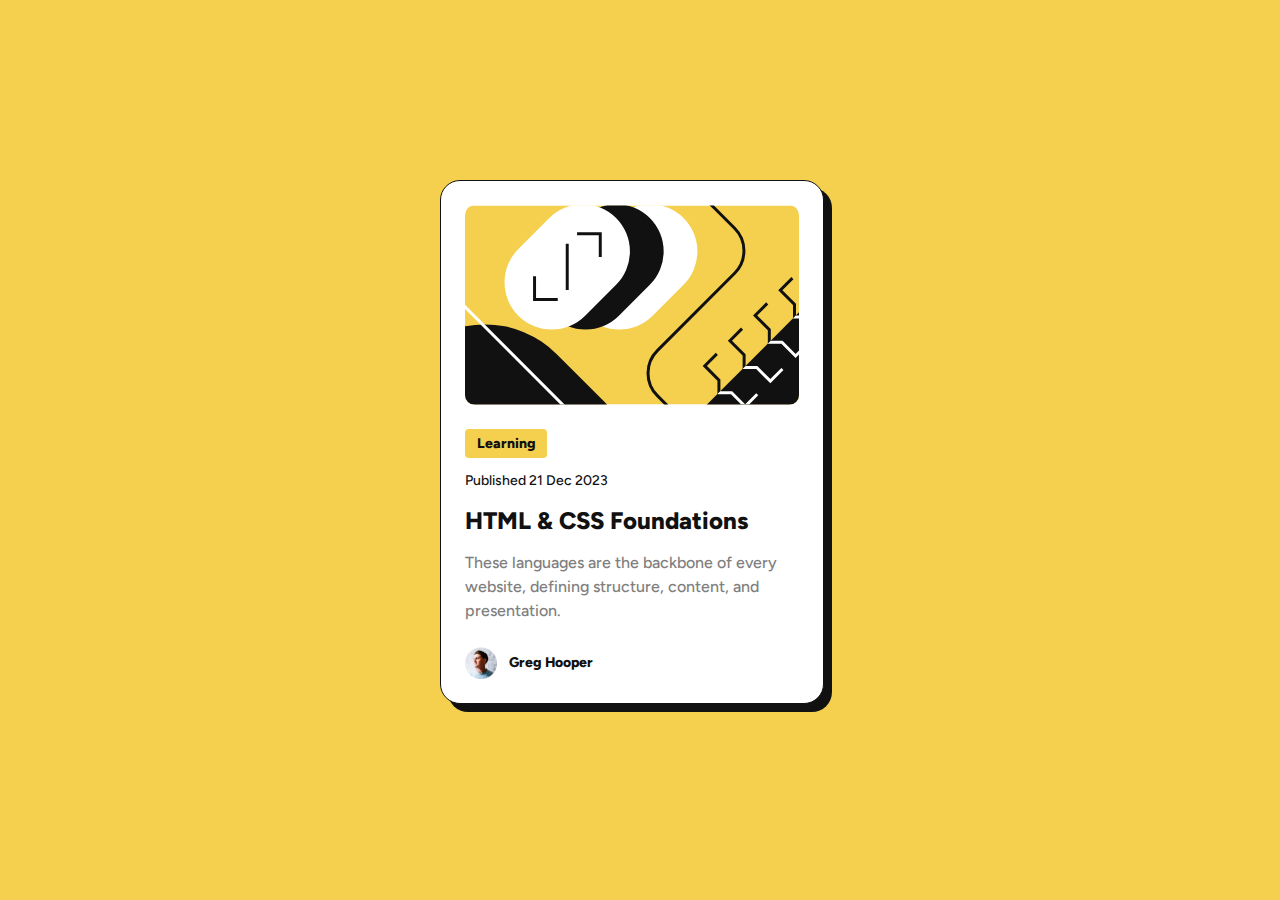
==== blog/blog-preview-card-main/index.html @ ab2e9e28 "Added the second project" ====
<!DOCTYPE html>
<html lang="en">

<head>
  <meta charset="UTF-8">
  <meta name="viewport" content="width=device-width, initial-scale=1.0">
  <!-- displays site properly based on user's device -->

  <link rel="icon" type="image/png" sizes="32x32" href="./assets/images/favicon-32x32.png">
  <link rel="preconnect" href="https://fonts.googleapis.com">
  <link rel="preconnect" href="https://fonts.gstatic.com" crossorigin>
  <link href="https://fonts.googleapis.com/css2?family=Figtree:ital,wght@0,300..900;1,300..900&display=swap"
    rel="stylesheet">
  <link rel="stylesheet" href="./style.css">
  <title>Blog preview card</title>
</head>

<body>

  <div class="shadow">
    <main>
      <figure class="blog">
        <img class="blog__image" src="./assets/images/illustration-article.svg" alt="">
        <figcaption class="blog__content">
          <span class="blog__tag">Learning</span>
          <time class="blog__publish">Published 21 Dec 2023</time>
          <header class="blog__title">
            <p>HTML & CSS Foundations</p>
          </header>
          <p class="blog__info">These languages are the backbone of every website, defining structure, content, and
            presentation.</p>
        </figcaption>
        <footer class="blog__author">
          <img src="./assets/images/image-avatar.webp" alt="">
          <p>Greg Hooper</p>
        </footer>
      </figure>
    </main>
  </div>
</body>

</html>
---- blog/blog-preview-card-main/style.css ----
:root {
    --background: #F4D04E;
    --black: #111;
    --grey: #7F7F7F;
}

/* This is the universal box sizing element */
html {
    box-sizing: border-box;
}

*,
*:before,
*:after {
    box-sizing: inherit;
}

/* Generic reset for many elements */
h1,
h2,
h3,
h4,
h5,
h6,
p,
ul,
ol,
li,
figure,
body {
    margin: 0;
    padding: 0;
}


body {
    display: grid;
    place-items: center;
    height: 100vh;
    width: 100%;
    background-color: var(--background);
    font-family: "Figtree";
    font-style: normal;

}

.shadow {
    background-color: #111;
    border-radius: 20px;
}

.blog {
    display: flex;
    width: 328px;
    padding: 24px;
    flex-direction: column;
    gap: 24px;
    border-radius: 20px;
    border: 1px solid var(--black, #111);
    background: #fff;
    transform: translate(-8px, -8px);
    transition: all 0.3s;
}

.blog:hover {
    transform: translate(-16px, -16px);
}

.blog:active {
    transform: translate(-8px, -8px);
}


.blog__image {
    border-radius: 10px;
}

figcaption {
    display: flex;
    flex-direction: column;
    gap: 12px;
}

.blog__tag {
    width: 73px;
    height: 26px;
    padding: 4px 12px;
    border-radius: 4px;
    background: var(--background, #F4D04E);
    color: var(--black, #111);
    font-size: 12px;
    font-weight: 800;
    line-height: 150%;
}

.blog__publish {
    color: var(--Black, #111);
    font-size: 12px;
    font-weight: 500;
    line-height: 150%;
}

.blog__title {
    color: var(--black, #111);
    font-size: 20px;
    font-weight: 800;
    line-height: 150%;
}

.blog__info {
    color: var(--Grey, #7F7F7F);
    font-size: 14px;
    font-weight: 500;
    line-height: 150%;
}

.blog__author {
    display: flex;
    gap: 12px;
    align-items: center;
}

.blog__author img {
    height: 32px;
}

.blog__author p {
    color: var(--black, #111);
    font-size: 14px;
    font-weight: 800;
    line-height: 150%;
}

@media (min-width:798px) {
    .blog {
        width: 384px;
    }

    figcaption {
        display: flex;
        flex-direction: column;
        gap: 12px;
    }

    .blog__tag {
        width: 82px;
        height: 29px;
        font-size: 14px;
    }

    .blog__publish {
        color: var(--black, #111);
        font-size: 14px;
        font-weight: 500;
        line-height: 150%;
    }

    .blog__title {
        color: var(--black, #111);
        font-size: 24px;
        font-weight: 800;
        line-height: 150%;
    }

    .blog__info {
        color: var(--grey, #7F7F7F);
        font-size: 16px;
        font-weight: 500;
        line-height: 150%;
    }

    .blog__author {
        display: flex;
        gap: 12px;
        align-items: center;
    }

    .blog__author p {
        color: var(--black, #111);
        font-size: 14px;
        font-weight: 800;
        line-height: 150%;
    }
}
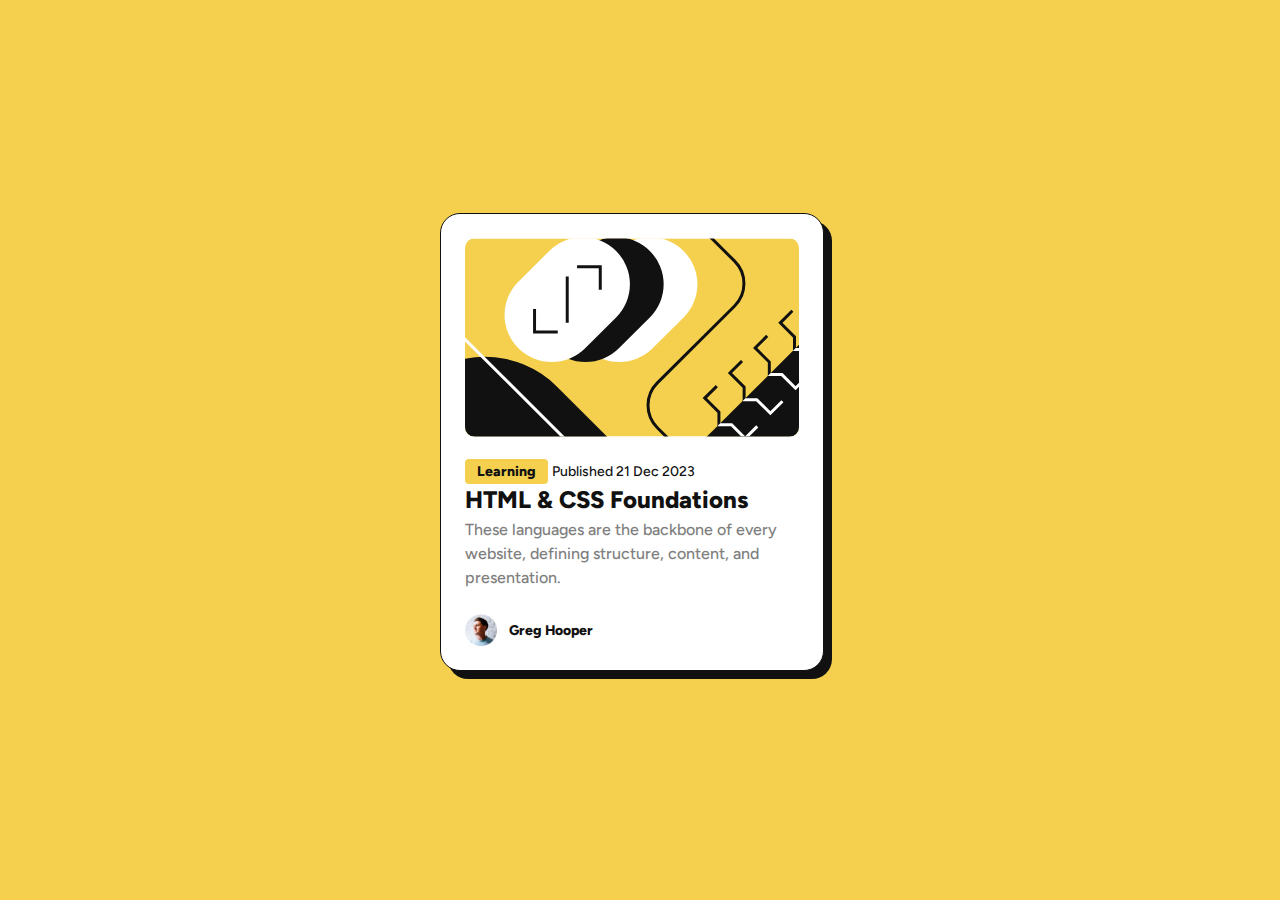
==== commit dea88134: "This is just an updated repository period" ====
--- a/blog/blog-preview-card-main/index.html
+++ b/blog/blog-preview-card-main/index.html
@@ -19,22 +19,22 @@
 
   <div class="shadow">
     <main>
-      <figure class="blog">
+      <article class="blog">
         <img class="blog__image" src="./assets/images/illustration-article.svg" alt="">
-        <figcaption class="blog__content">
-          <span class="blog__tag">Learning</span>
-          <time class="blog__publish">Published 21 Dec 2023</time>
+        <section class="blog__content">
+          <span role="term" class="blog__tag">Learning</span>
+          <span class="blog__publish">Published<time datetime="2023-12-21"> 21 Dec 2023</time></span>
           <header class="blog__title">
             <p>HTML & CSS Foundations</p>
           </header>
           <p class="blog__info">These languages are the backbone of every website, defining structure, content, and
             presentation.</p>
-        </figcaption>
-        <footer class="blog__author">
+        </section>
+        <div class="blog__author">
           <img src="./assets/images/image-avatar.webp" alt="">
           <p>Greg Hooper</p>
-        </footer>
-      </figure>
+        </div>
+      </arti>
     </main>
   </div>
 </body>
